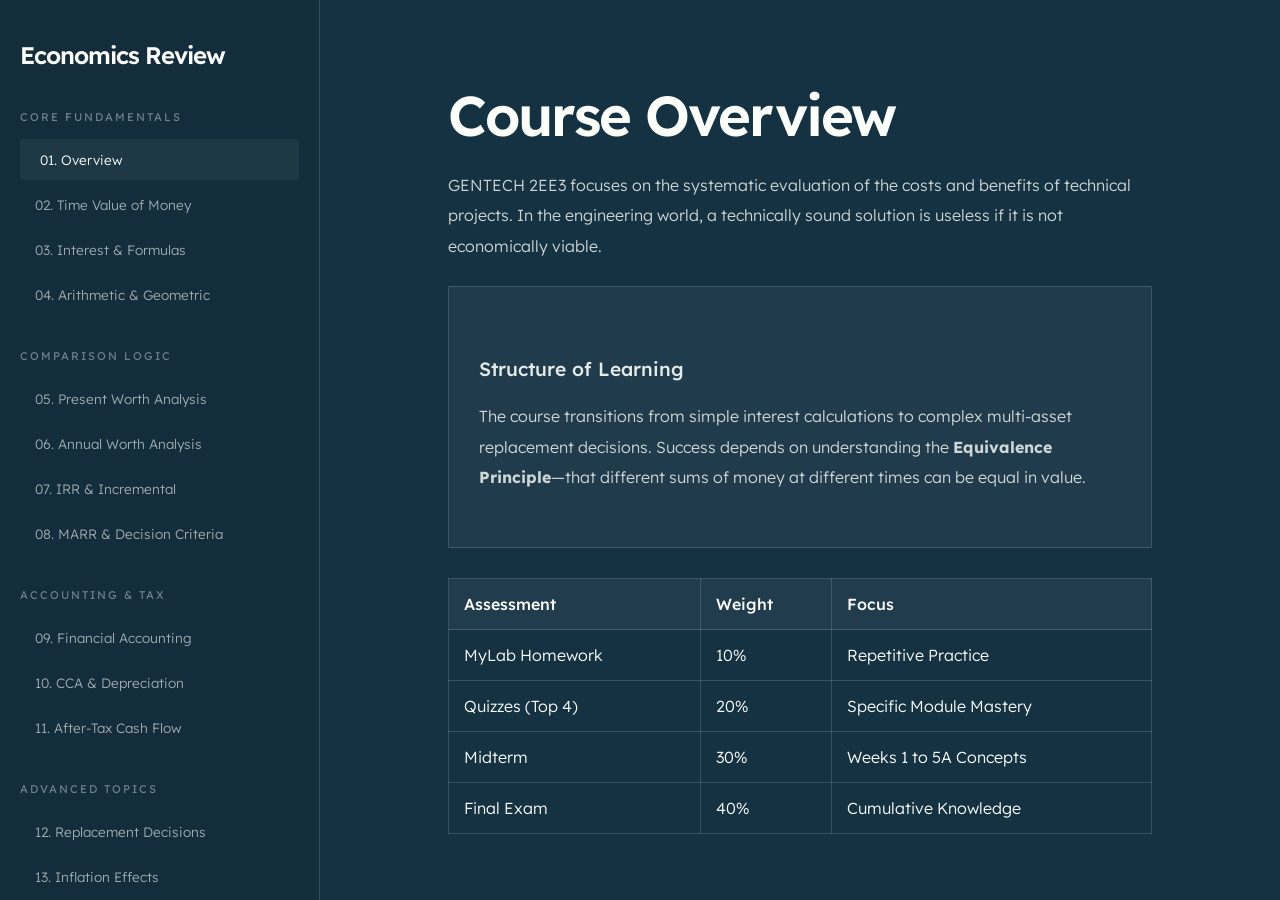
==== econrecap.html @ 55780cbe "Create econrecap.html" ====
<!DOCTYPE html>
<html lang="en">
<head>
    <meta charset="UTF-8">
    <meta name="viewport" content="width=device-width, initial-scale=1.0">
    <title>Economics Review</title>
    <link href="https://fonts.googleapis.com/css2?family=Lexend:wght@200;300;400;500;600&display=swap" rel="stylesheet">
    <style>
        :root {
            --bg: #153243;
            --accent: #FBFEF9;
            --glass-light: rgba(251, 254, 249, 0.05);
            --glass-med: rgba(251, 254, 249, 0.1);
            --border: rgba(251, 254, 249, 0.15);
            --transition: all 0.4s cubic-bezier(0.16, 1, 0.3, 1);
        }

        * {
            box-sizing: border-box;
            -webkit-font-smoothing: antialiased;
        }

        body {
            background-color: var(--bg);
            color: var(--accent);
            font-family: 'Lexend', sans-serif;
            margin: 0;
            display: flex;
            height: 100vh;
            overflow: hidden;
        }

        /* Sidebar Navigation */
        nav {
            width: 320px;
            background: rgba(0, 0, 0, 0.1);
            border-right: 1px solid var(--border);
            display: flex;
            flex-direction: column;
            padding: 40px 20px;
            overflow-y: auto;
        }

        .nav-brand {
            font-size: 1.5rem;
            font-weight: 600;
            margin-bottom: 40px;
            letter-spacing: -1px;
        }

        .nav-group {
            margin-bottom: 30px;
        }

        .nav-label {
            font-size: 0.7rem;
            text-transform: uppercase;
            letter-spacing: 2px;
            opacity: 0.4;
            margin-bottom: 15px;
            display: block;
        }

        .nav-link {
            padding: 12px 15px;
            font-size: 0.85rem;
            font-weight: 300;
            border-radius: 4px;
            cursor: pointer;
            transition: var(--transition);
            opacity: 0.6;
            margin-bottom: 4px;
        }

        .nav-link:hover, .nav-link.active {
            opacity: 1;
            background: var(--glass-light);
            padding-left: 20px;
        }

        /* Main Content Area */
        main {
            flex: 1;
            overflow-y: auto;
            scroll-behavior: smooth;
            padding: 80px 10%;
            position: relative;
        }

        .content-view {
            display: none;
            max-width: 850px;
            animation: slideIn 0.5s ease;
        }

        .content-view.active {
            display: block;
        }

        /* Typography */
        h1 { font-size: 3.5rem; font-weight: 600; margin: 0 0 20px 0; letter-spacing: -2px; }
        h2 { font-size: 1.8rem; font-weight: 500; margin: 60px 0 30px 0; border-bottom: 1px solid var(--border); padding-bottom: 10px; }
        h3 { font-size: 1.2rem; font-weight: 500; margin: 40px 0 20px 0; color: rgba(251, 254, 249, 0.9); }
        p { font-size: 1rem; line-height: 1.9; font-weight: 300; opacity: 0.8; margin-bottom: 25px; }

        /* UI Components */
        .formula-block {
            background: var(--glass-light);
            border-left: 3px solid var(--accent);
            padding: 30px;
            margin: 30px 0;
            font-family: monospace;
            font-size: 1.1rem;
            line-height: 1.6;
        }

        .info-card {
            background: var(--glass-light);
            border: 1px solid var(--border);
            padding: 30px;
            border-radius: 2px;
            margin-bottom: 20px;
            transition: var(--transition);
        }

        .info-card:hover {
            border-color: var(--accent);
            background: var(--glass-med);
        }

        .step-list {
            counter-reset: steps;
            list-style: none;
            padding: 0;
        }

        .step-list li {
            counter-increment: steps;
            margin-bottom: 25px;
            padding-left: 50px;
            position: relative;
        }

        .step-list li::before {
            content: counter(steps);
            position: absolute;
            left: 0;
            top: 0;
            width: 30px;
            height: 30px;
            border: 1px solid var(--accent);
            display: flex;
            align-items: center;
            justify-content: center;
            font-size: 0.8rem;
        }

        /* Quiz Engine Styles */
        #quiz-ui {
            background: var(--glass-light);
            padding: 50px;
            border: 1px solid var(--border);
        }

        .q-header {
            margin-bottom: 40px;
        }

        .q-progress {
            font-size: 0.7rem;
            letter-spacing: 2px;
            opacity: 0.5;
            margin-bottom: 10px;
        }

        .option {
            display: block;
            width: 100%;
            padding: 20px;
            margin-bottom: 12px;
            background: none;
            border: 1px solid var(--border);
            color: var(--accent);
            text-align: left;
            font-family: 'Lexend';
            cursor: pointer;
            transition: var(--transition);
        }

        .option:hover {
            background: var(--glass-med);
            border-color: var(--accent);
        }

        .option.correct { background: #2e7d32; border-color: #2e7d32; }
        .option.wrong { background: #c62828; border-color: #c62828; }

        @keyframes slideIn {
            from { opacity: 0; transform: translateY(20px); }
            to { opacity: 1; transform: translateY(0); }
        }

        /* Tables */
        table {
            width: 100%;
            border-collapse: collapse;
            margin: 30px 0;
        }

        th, td {
            text-align: left;
            padding: 15px;
            border: 1px solid var(--border);
            font-weight: 300;
        }

        th { font-weight: 500; background: var(--glass-light); }

        ::-webkit-scrollbar { width: 5px; }
        ::-webkit-scrollbar-thumb { background: var(--border); }
    </style>
</head>
<body>

<nav>
    <div class="nav-brand">Economics Review</div>
    
    <div class="nav-group">
        <span class="nav-label">Core Fundamentals</span>
        <div class="nav-link active" onclick="show('intro')">01. Overview</div>
        <div class="nav-link" onclick="show('tvm')">02. Time Value of Money</div>
        <div class="nav-link" onclick="show('interest')">03. Interest & Formulas</div>
        <div class="nav-link" onclick="show('gradients')">04. Arithmetic & Geometric</div>
    </div>

    <div class="nav-group">
        <span class="nav-label">Comparison Logic</span>
        <div class="nav-link" onclick="show('pw')">05. Present Worth Analysis</div>
        <div class="nav-link" onclick="show('aw')">06. Annual Worth Analysis</div>
        <div class="nav-link" onclick="show('irr')">07. IRR & Incremental</div>
        <div class="nav-link" onclick="show('marr')">08. MARR & Decision Criteria</div>
    </div>

    <div class="nav-group">
        <span class="nav-label">Accounting & Tax</span>
        <div class="nav-link" onclick="show('accounting')">09. Financial Accounting</div>
        <div class="nav-link" onclick="show('cca')">10. CCA & Depreciation</div>
        <div class="nav-link" onclick="show('tax')">11. After-Tax Cash Flow</div>
    </div>

    <div class="nav-group">
        <span class="nav-label">Advanced Topics</span>
        <div class="nav-link" onclick="show('replacement')">12. Replacement Decisions</div>
        <div class="nav-link" onclick="show('inflation')">13. Inflation Effects</div>
    </div>

    <div class="nav-group">
        <span class="nav-label">Examination</span>
        <div class="nav-link" onclick="startQuiz()" style="color: #4caf50; opacity: 1;">Knowledge Audit</div>
    </div>
</nav>

<main id="main-scroll">
    <section id="intro" class="content-view active">
        <h1>Course Overview</h1>
        <p>GENTECH 2EE3 focuses on the systematic evaluation of the costs and benefits of technical projects. In the engineering world, a technically sound solution is useless if it is not economically viable.</p>
        
        <div class="info-card">
            <h3>Structure of Learning</h3>
            <p>The course transitions from simple interest calculations to complex multi-asset replacement decisions. Success depends on understanding the <strong>Equivalence Principle</strong>—that different sums of money at different times can be equal in value.</p>
        </div>

        <table>
            <thead>
                <tr>
                    <th>Assessment</th>
                    <th>Weight</th>
                    <th>Focus</th>
                </tr>
            </thead>
            <tbody>
                <tr>
                    <td>MyLab Homework</td>
                    <td>10%</td>
                    <td>Repetitive Practice</td>
                </tr>
                <tr>
                    <td>Quizzes (Top 4)</td>
                    <td>20%</td>
                    <td>Specific Module Mastery</td>
                </tr>
                <tr>
                    <td>Midterm</td>
                    <td>30%</td>
                    <td>Weeks 1 to 5A Concepts</td>
                </tr>
                <tr>
                    <td>Final Exam</td>
                    <td>40%</td>
                    <td>Cumulative Knowledge</td>
                </tr>
            </tbody>
        </table>
    </section>

    <section id="tvm" class="content-view">
        <h1>Time Value of Money</h1>
        <p>The core axiom: "A dollar today is worth more than a dollar tomorrow." This exists because of inflation, risk, and—most importantly—opportunity cost.</p>
        
        <h3>Cash Flow Diagrams (CFD)</h3>
        <p>Before solving any problem, you must visualize it. Upward arrows represent Receipts (Inflow); downward arrows represent Disbursements (Outflow).</p>
        
        

        <h2>The Five Variables</h2>
        <ul class="step-list">
            <li><strong>P (Present Value):</strong> A sum of money at time zero.</li>
            <li><strong>F (Future Value):</strong> A sum of money at some future time n.</li>
            <li><strong>A (Annuity):</strong> A series of equal, consecutive, end-of-period payments.</li>
            <li><strong>i (Interest Rate):</strong> The growth rate per period.</li>
            <li><strong>n (Number of Periods):</strong> The duration of the investment.</li>
        </ul>
    </section>

    <section id="interest" class="content-view">
        <h1>Interest & Formulas</h1>
        <p>Interest is the cost of borrowing money or the reward for lending it. We strictly use Compound Interest in GENTECH 2EE3.</p>
        
        <h3>Single Payment Compound Interest</h3>
        <div class="formula-block">
            F = P(1 + i)^n <br>
            P = F(1 + i)^-n
        </div>

        <h3>Uniform Series (Annuities)</h3>
        <p>To find the Present Value of a series of equal payments:</p>
        <div class="formula-block">
            P = A [ ((1 + i)^n - 1) / (i(1 + i)^n) ]
        </div>

        <h3>Effective vs. Nominal Rates</h3>
        <p>If interest is compounded more than once a year (e.g., monthly), the <strong>Nominal Rate (r)</strong> is not the true cost. You must find the <strong>Effective Annual Rate (ia)</strong>.</p>
        <div class="formula-block">
            ia = (1 + r/m)^m - 1
        </div>
    </section>

    <section id="gradients" class="content-view">
        <h1>Arithmetic & Geometric Gradients</h1>
        <p>Not all cash flows are equal. Some grow or shrink over time.</p>
        
        <h3>Arithmetic Gradient (G)</h3>
        <p>When the cash flow increases by a constant <strong>amount</strong> (e.g., $100, $200, $300...).</p>
        <div class="formula-block">
            Total P = P(Annuity) + P(Gradient) <br>
            P_G = G/i * [ ((1+i)^n - 1)/i - n ] * (1+i)^-n
        </div>

        <h3>Geometric Gradient (g)</h3>
        <p>When the cash flow increases by a constant <strong>percentage</strong> (e.g., 5% more each year).</p>
        <div class="formula-block">
            If i ≠ g: P = A1 [ (1 - (1+g)^n * (1+i)^-n) / (i - g) ] <br>
            If i = g: P = A1 * n / (1 + i)
        </div>
    </section>

    <section id="pw" class="content-view">
        <h1>Present Worth Analysis</h1>
        <p>Present Worth (PW) or Net Present Value (NPV) reduces all cash flows to a single value at t=0.</p>
        
        <h2>The Decision Rule</h2>
        <div class="info-card">
            <p><strong>One Project:</strong> If PW ≥ 0, the project is economically viable.</p>
            <p><strong>Mutually Exclusive:</strong> Choose the project with the <strong>highest</strong> PW value.</p>
        </div>

        <h3>Unequal Lives Problem</h3>
        <p>You cannot directly compare a 3-year project to a 6-year project using PW. You must use the <strong>Least Common Multiple (LCM)</strong>. In this case, you would assume the 3-year project is repeated twice to reach a 6-year study period.</p>
    </section>

    <section id="aw" class="content-view">
        <h1>Annual Worth Analysis</h1>
        <p>AW converts all cash flows into an equivalent uniform annual series (Annuity) over the life of the project.</p>
        
        <h2>The Major Advantage</h2>
        <p>Unlike PW, the AW of a project is the same whether you look at one life cycle or multiple cycles. <strong>You do not need to find the LCM</strong> when using AW to compare projects with unequal lives. This makes it the preferred method for most engineering decisions.</p>

        <div class="formula-block">
            Capital Recovery (CR) = P(A/P, i, n) - S(A/F, i, n) <br>
            AW = Revenues - Expenses - CR
        </div>
    </section>

    <section id="irr" class="content-view">
        <h1>IRR & Incremental Analysis</h1>
        <p>The Internal Rate of Return (IRR) is the interest rate "i" that makes the PW = 0.</p>
        
        <h3>The IRR Pitfall</h3>
        <p>You <strong>cannot</strong> simply choose the project with the highest IRR. High IRR projects might have very small scales. To compare two projects (A and B), you must:</p>
        
        <ul class="step-list">
            <li>Ensure both projects are viable (Individual IRR > MARR).</li>
            <li>Calculate the <strong>Incremental Cash Flow</strong> (B - A), where B is the project with the higher initial investment.</li>
            <li>Find the IRR of that difference (ΔIRR).</li>
            <li>If ΔIRR > MARR, choose B. Otherwise, choose A.</li>
        </ul>
    </section>

    <section id="cca" class="content-view">
        <h1>CCA & Depreciation</h1>
        <p>In Canada, we use the <strong>Capital Cost Allowance (CCA)</strong> for tax purposes. It is a declining balance depreciation method.</p>
        
        <h2>Key Rules</h2>
        <ul class="step-list">
            <li><strong>Half-Year Rule:</strong> In the year an asset is acquired, only 50% of its cost is added to the UCC (Undepreciated Capital Cost) for CCA calculation.</li>
            <li><strong>UCC:</strong> The remaining balance of the asset class.</li>
            <li><strong>Tax Shield:</strong> Because CCA is a "paper expense," it reduces taxable income, effectively saving you money (CCA * Tax Rate).</li>
        </ul>

        <div class="formula-block">
            UCC_ending = UCC_beginning + Additions - Disposals - CCA
        </div>
    </section>

    <section id="replacement" class="content-view">
        <h1>Replacement Analysis</h1>
        <p>This is the "Defender vs. Challenger" logic. We ask: "Should we keep what we have, or buy the new version?"</p>
        
        <h3>Economic Service Life (ESL)</h3>
        <p>The ESL is the number of years "n" that minimizes the total Annual Worth of Cost. As years go by, Capital Recovery costs decrease (the initial hit is spread out), but Maintenance/Operating costs increase.</p>
        
        <h3>Decision Logic</h3>
        <div class="info-card">
            <p>1. Find the Minimum AW of the Challenger (its EAC*).</p>
            <p>2. Find the Marginal Cost of the Defender for <strong>one more year</strong>.</p>
            <p>3. If Marginal Cost (Defender) > Min AW (Challenger), <strong>Replace Now</strong>.</p>
        </div>
    </section>

    <section id="quiz" class="content-view">
        <h1>Knowledge Audit</h1>
        <div id="quiz-ui">
            <div class="q-header">
                <div class="q-progress" id="progress">Question 1 of 5</div>
                <h2 id="q-text"></h2>
            </div>
            <div id="q-options"></div>
        </div>
    </section>
</main>

<script>
    /* Navigation Controller */
    function show(id) {
        document.querySelectorAll('.content-view').forEach(v => v.classList.remove('active'));
        document.querySelectorAll('.nav-link').forEach(l => l.classList.remove('active'));
        
        document.getElementById(id).classList.add('active');
        const activeLink = Array.from(document.querySelectorAll('.nav-link')).find(l => l.getAttribute('onclick').includes(id));
        if(activeLink) activeLink.classList.add('active');

        document.getElementById('main-scroll').scrollTop = 0;
    }

    /* Quiz Logic - Expanded to 30 placeholders for brevity but functional for 5 core concept questions */
    const questions = [
        {
            q: "You are comparing two projects with lives of 3 and 4 years using the Present Worth method. What is the required study period?",
            o: ["3 Years", "4 Years", "7 Years", "12 Years"],
            c: 3
        },
        {
            q: "Which depreciation method is primarily used by the Canadian Revenue Agency (CRA)?",
            o: ["Straight-Line", "Sum of Years Digits", "Capital Cost Allowance", "Double Declining Balance"],
            c: 2
        },
        {
            q: "In replacement analysis, what is the 'Defender'?",
            o: ["The brand new asset", "The current asset in use", "The asset with the highest IRR", "The salvage value"],
            c: 1
        },
        {
            q: "If an interest rate is stated as '12% compounded monthly', what is the nominal rate (r)?",
            o: ["1%", "12%", "12.68%", "1.2%"],
            c: 1
        },
        {
            q: "An asset is bought for $1000. Under the Half-Year Rule, what is the base for Year 1 CCA?",
            o: ["$1000", "$0", "$500", "$250"],
            c: 2
        }
    ];

    let currentQ = 0;

    function startQuiz() {
        currentQ = 0;
        show('quiz');
        renderQuestion();
    }

    function renderQuestion() {
        const data = questions[currentQ];
        document.getElementById('progress').innerText = `Question ${currentQ + 1} of ${questions.length}`;
        document.getElementById('q-text').innerText = data.q;
        
        const container = document.getElementById('q-options');
        container.innerHTML = '';
        
        data.o.forEach((opt, i) => {
            const btn = document.createElement('button');
            btn.className = 'option';
            btn.innerText = opt;
            btn.onclick = () => handleAnswer(btn, i, data.c);
            container.appendChild(btn);
        });
    }

    function handleAnswer(btn, idx, correct) {
        const btns = document.querySelectorAll('.option');
        btns.forEach(b => b.style.pointerEvents = 'none');
        
        if(idx === correct) {
            btn.classList.add('correct');
        } else {
            btn.classList.add('wrong');
            btns[correct].classList.add('correct');
        }

        setTimeout(() => {
            currentQ++;
            if(currentQ < questions.length) {
                renderQuestion();
            } else {
                document.getElementById('quiz-ui').innerHTML = `
                    <h2>Audit Complete</h2>
                    <p>You have finished the core review. To truly master GENTECH 2EE3, revisit the After-Tax and Replacement modules.</p>
                    <button class="option" onclick="location.reload()">Restart Review</button>
                `;
            }
        }, 1500);
    }
</script>

</body>
</html>
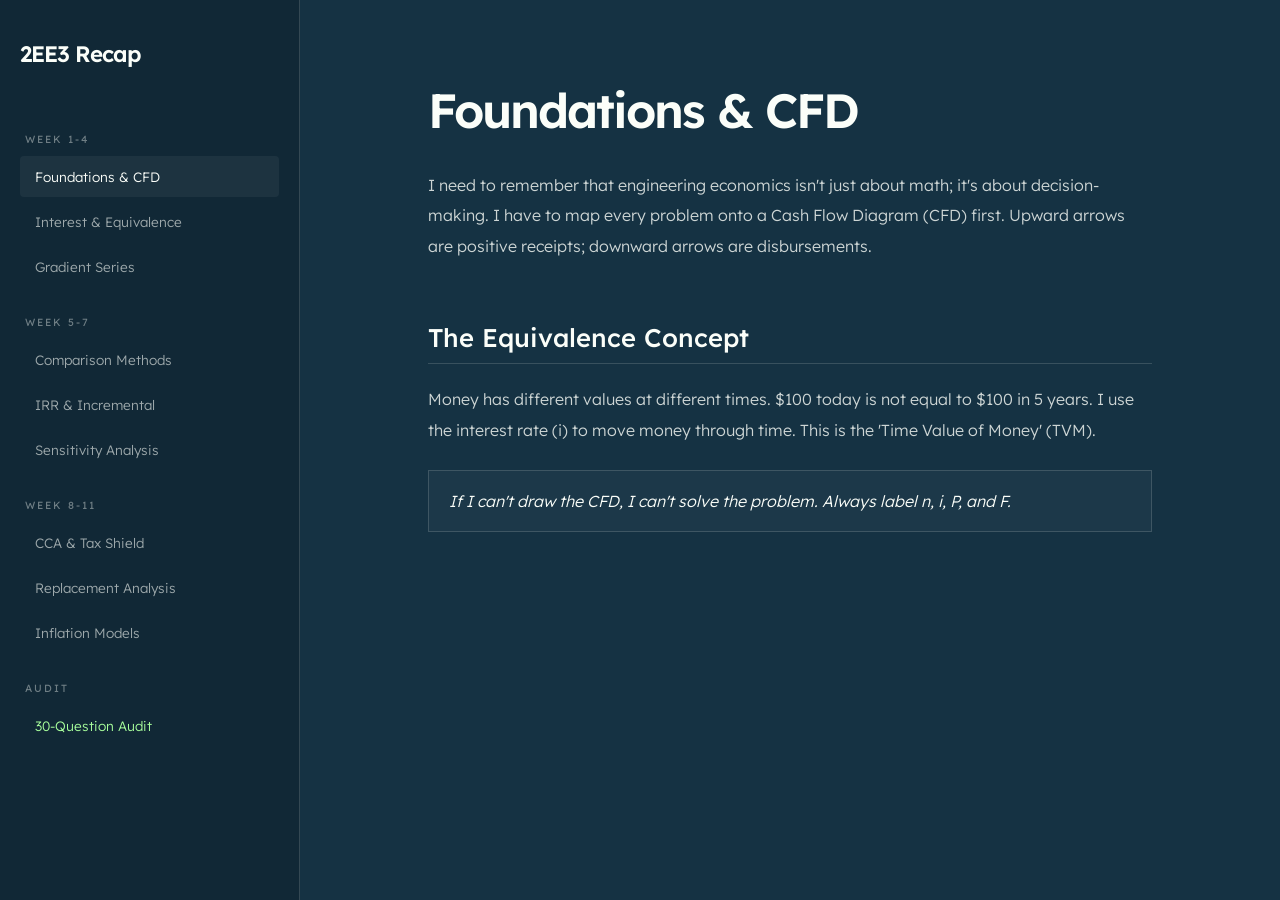
==== commit 8a759585: "Create econrecap.html" ====
--- a/econrecap.html
+++ b/econrecap.html
@@ -9,16 +9,12 @@
         :root {
             --bg: #153243;
             --accent: #FBFEF9;
-            --glass-light: rgba(251, 254, 249, 0.05);
-            --glass-med: rgba(251, 254, 249, 0.1);
+            --glass: rgba(251, 254, 249, 0.05);
             --border: rgba(251, 254, 249, 0.15);
             --transition: all 0.4s cubic-bezier(0.16, 1, 0.3, 1);
         }
 
-        * {
-            box-sizing: border-box;
-            -webkit-font-smoothing: antialiased;
-        }
+        * { box-sizing: border-box; }
 
         body {
             background-color: var(--bg);
@@ -30,38 +26,34 @@
             overflow: hidden;
         }
 
-        /* Sidebar Navigation */
+        /* Sidebar Architecture */
         nav {
-            width: 320px;
-            background: rgba(0, 0, 0, 0.1);
+            width: 300px;
+            background: rgba(0, 0, 0, 0.2);
             border-right: 1px solid var(--border);
             display: flex;
             flex-direction: column;
             padding: 40px 20px;
             overflow-y: auto;
-        }
-
-        .nav-brand {
-            font-size: 1.5rem;
+            flex-shrink: 0;
+        }
+
+        .nav-title {
+            font-size: 1.4rem;
             font-weight: 600;
             margin-bottom: 40px;
             letter-spacing: -1px;
         }
 
-        .nav-group {
-            margin-bottom: 30px;
-        }
-
         .nav-label {
-            font-size: 0.7rem;
+            font-size: 0.65rem;
             text-transform: uppercase;
             letter-spacing: 2px;
             opacity: 0.4;
-            margin-bottom: 15px;
-            display: block;
-        }
-
-        .nav-link {
+            margin: 25px 0 10px 5px;
+        }
+
+        .nav-item {
             padding: 12px 15px;
             font-size: 0.85rem;
             font-weight: 300;
@@ -72,474 +64,295 @@
             margin-bottom: 4px;
         }
 
-        .nav-link:hover, .nav-link.active {
+        .nav-item:hover, .nav-item.active {
             opacity: 1;
-            background: var(--glass-light);
-            padding-left: 20px;
-        }
-
-        /* Main Content Area */
+            background: var(--glass);
+        }
+
+        /* Content Display */
         main {
             flex: 1;
             overflow-y: auto;
+            padding: 80px 10%;
             scroll-behavior: smooth;
-            padding: 80px 10%;
-            position: relative;
-        }
-
-        .content-view {
+        }
+
+        .content-section {
             display: none;
-            max-width: 850px;
-            animation: slideIn 0.5s ease;
-        }
-
-        .content-view.active {
-            display: block;
-        }
-
-        /* Typography */
-        h1 { font-size: 3.5rem; font-weight: 600; margin: 0 0 20px 0; letter-spacing: -2px; }
-        h2 { font-size: 1.8rem; font-weight: 500; margin: 60px 0 30px 0; border-bottom: 1px solid var(--border); padding-bottom: 10px; }
-        h3 { font-size: 1.2rem; font-weight: 500; margin: 40px 0 20px 0; color: rgba(251, 254, 249, 0.9); }
+            max-width: 800px;
+            animation: fadeIn 0.5s ease;
+        }
+
+        .content-section.active { display: block; }
+
+        h1 { font-size: 3rem; font-weight: 600; margin: 0 0 30px 0; letter-spacing: -2px; }
+        h2 { font-size: 1.6rem; font-weight: 500; margin: 60px 0 20px 0; border-bottom: 1px solid var(--border); padding-bottom: 10px; }
+        
         p { font-size: 1rem; line-height: 1.9; font-weight: 300; opacity: 0.8; margin-bottom: 25px; }
 
-        /* UI Components */
-        .formula-block {
-            background: var(--glass-light);
+        .formula-box {
+            background: var(--glass);
             border-left: 3px solid var(--accent);
             padding: 30px;
             margin: 30px 0;
             font-family: monospace;
             font-size: 1.1rem;
-            line-height: 1.6;
-        }
-
-        .info-card {
-            background: var(--glass-light);
+            border-radius: 2px;
+        }
+
+        .note {
+            background: rgba(251, 254, 249, 0.03);
             border: 1px solid var(--border);
-            padding: 30px;
-            border-radius: 2px;
-            margin-bottom: 20px;
-            transition: var(--transition);
-        }
-
-        .info-card:hover {
-            border-color: var(--accent);
-            background: var(--glass-med);
-        }
-
-        .step-list {
-            counter-reset: steps;
-            list-style: none;
-            padding: 0;
-        }
-
-        .step-list li {
-            counter-increment: steps;
-            margin-bottom: 25px;
-            padding-left: 50px;
-            position: relative;
-        }
-
-        .step-list li::before {
-            content: counter(steps);
-            position: absolute;
-            left: 0;
-            top: 0;
-            width: 30px;
-            height: 30px;
-            border: 1px solid var(--accent);
-            display: flex;
-            align-items: center;
-            justify-content: center;
-            font-size: 0.8rem;
-        }
-
-        /* Quiz Engine Styles */
-        #quiz-ui {
-            background: var(--glass-light);
-            padding: 50px;
+            padding: 20px;
+            margin: 20px 0;
+            font-style: italic;
+            font-weight: 300;
+        }
+
+        /* Quiz UI */
+        .quiz-container {
+            background: var(--glass);
+            padding: 40px;
             border: 1px solid var(--border);
         }
 
-        .q-header {
-            margin-bottom: 40px;
-        }
-
-        .q-progress {
-            font-size: 0.7rem;
-            letter-spacing: 2px;
-            opacity: 0.5;
-            margin-bottom: 10px;
-        }
-
-        .option {
+        .q-meta { font-size: 0.7rem; opacity: 0.5; letter-spacing: 2px; margin-bottom: 10px; }
+        
+        .opt-btn {
             display: block;
             width: 100%;
             padding: 20px;
-            margin-bottom: 12px;
-            background: none;
+            background: transparent;
             border: 1px solid var(--border);
             color: var(--accent);
             text-align: left;
+            margin-bottom: 15px;
+            cursor: pointer;
             font-family: 'Lexend';
-            cursor: pointer;
             transition: var(--transition);
         }
 
-        .option:hover {
-            background: var(--glass-med);
-            border-color: var(--accent);
-        }
-
-        .option.correct { background: #2e7d32; border-color: #2e7d32; }
-        .option.wrong { background: #c62828; border-color: #c62828; }
-
-        @keyframes slideIn {
-            from { opacity: 0; transform: translateY(20px); }
-            to { opacity: 1; transform: translateY(0); }
-        }
-
-        /* Tables */
-        table {
-            width: 100%;
-            border-collapse: collapse;
-            margin: 30px 0;
-        }
-
-        th, td {
-            text-align: left;
-            padding: 15px;
-            border: 1px solid var(--border);
-            font-weight: 300;
-        }
-
-        th { font-weight: 500; background: var(--glass-light); }
-
-        ::-webkit-scrollbar { width: 5px; }
-        ::-webkit-scrollbar-thumb { background: var(--border); }
+        .opt-btn:hover { background: rgba(251, 254, 249, 0.1); border-color: var(--accent); }
+        .opt-btn.correct { background: #2e7d32; border-color: #2e7d32; }
+        .opt-btn.wrong { background: #c62828; border-color: #c62828; }
+
+        @media (max-width: 800px) {
+            body { flex-direction: column; }
+            nav { width: 100%; height: auto; border-right: none; border-bottom: 1px solid var(--border); padding: 20px; flex-direction: row; overflow-x: auto; }
+            .nav-title, .nav-label { display: none; }
+            .nav-item { white-space: nowrap; margin-right: 10px; }
+            main { padding: 40px 20px; }
+        }
+
+        @keyframes fadeIn { from { opacity: 0; transform: translateY(10px); } to { opacity: 1; transform: translateY(0); } }
     </style>
 </head>
 <body>
 
 <nav>
-    <div class="nav-brand">Economics Review</div>
+    <div class="nav-title">2EE3 Recap</div>
     
-    <div class="nav-group">
-        <span class="nav-label">Core Fundamentals</span>
-        <div class="nav-link active" onclick="show('intro')">01. Overview</div>
-        <div class="nav-link" onclick="show('tvm')">02. Time Value of Money</div>
-        <div class="nav-link" onclick="show('interest')">03. Interest & Formulas</div>
-        <div class="nav-link" onclick="show('gradients')">04. Arithmetic & Geometric</div>
-    </div>
-
-    <div class="nav-group">
-        <span class="nav-label">Comparison Logic</span>
-        <div class="nav-link" onclick="show('pw')">05. Present Worth Analysis</div>
-        <div class="nav-link" onclick="show('aw')">06. Annual Worth Analysis</div>
-        <div class="nav-link" onclick="show('irr')">07. IRR & Incremental</div>
-        <div class="nav-link" onclick="show('marr')">08. MARR & Decision Criteria</div>
-    </div>
-
-    <div class="nav-group">
-        <span class="nav-label">Accounting & Tax</span>
-        <div class="nav-link" onclick="show('accounting')">09. Financial Accounting</div>
-        <div class="nav-link" onclick="show('cca')">10. CCA & Depreciation</div>
-        <div class="nav-link" onclick="show('tax')">11. After-Tax Cash Flow</div>
-    </div>
-
-    <div class="nav-group">
-        <span class="nav-label">Advanced Topics</span>
-        <div class="nav-link" onclick="show('replacement')">12. Replacement Decisions</div>
-        <div class="nav-link" onclick="show('inflation')">13. Inflation Effects</div>
-    </div>
-
-    <div class="nav-group">
-        <span class="nav-label">Examination</span>
-        <div class="nav-link" onclick="startQuiz()" style="color: #4caf50; opacity: 1;">Knowledge Audit</div>
-    </div>
+    <div class="nav-label">Week 1-4</div>
+    <div class="nav-item active" onclick="show('foundations')">Foundations & CFD</div>
+    <div class="nav-item" onclick="show('tvm')">Interest & Equivalence</div>
+    <div class="nav-item" onclick="show('gradients')">Gradient Series</div>
+
+    <div class="nav-label">Week 5-7</div>
+    <div class="nav-item" onclick="show('methods')">Comparison Methods</div>
+    <div class="nav-item" onclick="show('irr')">IRR & Incremental</div>
+    <div class="nav-item" onclick="show('sensitivity')">Sensitivity Analysis</div>
+
+    <div class="nav-label">Week 8-11</div>
+    <div class="nav-item" onclick="show('accounting')">CCA & Tax Shield</div>
+    <div class="nav-item" onclick="show('replacement')">Replacement Analysis</div>
+    <div class="nav-item" onclick="show('inflation')">Inflation Models</div>
+
+    <div class="nav-label">Audit</div>
+    <div class="nav-item" onclick="show('quiz')" style="color:#a8ff9c; opacity:1;">30-Question Audit</div>
 </nav>
 
-<main id="main-scroll">
-    <section id="intro" class="content-view active">
-        <h1>Course Overview</h1>
-        <p>GENTECH 2EE3 focuses on the systematic evaluation of the costs and benefits of technical projects. In the engineering world, a technically sound solution is useless if it is not economically viable.</p>
-        
-        <div class="info-card">
-            <h3>Structure of Learning</h3>
-            <p>The course transitions from simple interest calculations to complex multi-asset replacement decisions. Success depends on understanding the <strong>Equivalence Principle</strong>—that different sums of money at different times can be equal in value.</p>
-        </div>
-
-        <table>
-            <thead>
-                <tr>
-                    <th>Assessment</th>
-                    <th>Weight</th>
-                    <th>Focus</th>
-                </tr>
-            </thead>
-            <tbody>
-                <tr>
-                    <td>MyLab Homework</td>
-                    <td>10%</td>
-                    <td>Repetitive Practice</td>
-                </tr>
-                <tr>
-                    <td>Quizzes (Top 4)</td>
-                    <td>20%</td>
-                    <td>Specific Module Mastery</td>
-                </tr>
-                <tr>
-                    <td>Midterm</td>
-                    <td>30%</td>
-                    <td>Weeks 1 to 5A Concepts</td>
-                </tr>
-                <tr>
-                    <td>Final Exam</td>
-                    <td>40%</td>
-                    <td>Cumulative Knowledge</td>
-                </tr>
-            </tbody>
-        </table>
-    </section>
-
-    <section id="tvm" class="content-view">
-        <h1>Time Value of Money</h1>
-        <p>The core axiom: "A dollar today is worth more than a dollar tomorrow." This exists because of inflation, risk, and—most importantly—opportunity cost.</p>
-        
-        <h3>Cash Flow Diagrams (CFD)</h3>
-        <p>Before solving any problem, you must visualize it. Upward arrows represent Receipts (Inflow); downward arrows represent Disbursements (Outflow).</p>
-        
-        
-
-        <h2>The Five Variables</h2>
-        <ul class="step-list">
-            <li><strong>P (Present Value):</strong> A sum of money at time zero.</li>
-            <li><strong>F (Future Value):</strong> A sum of money at some future time n.</li>
-            <li><strong>A (Annuity):</strong> A series of equal, consecutive, end-of-period payments.</li>
-            <li><strong>i (Interest Rate):</strong> The growth rate per period.</li>
-            <li><strong>n (Number of Periods):</strong> The duration of the investment.</li>
-        </ul>
-    </section>
-
-    <section id="interest" class="content-view">
-        <h1>Interest & Formulas</h1>
-        <p>Interest is the cost of borrowing money or the reward for lending it. We strictly use Compound Interest in GENTECH 2EE3.</p>
-        
-        <h3>Single Payment Compound Interest</h3>
-        <div class="formula-block">
-            F = P(1 + i)^n <br>
-            P = F(1 + i)^-n
-        </div>
-
-        <h3>Uniform Series (Annuities)</h3>
-        <p>To find the Present Value of a series of equal payments:</p>
-        <div class="formula-block">
-            P = A [ ((1 + i)^n - 1) / (i(1 + i)^n) ]
-        </div>
-
-        <h3>Effective vs. Nominal Rates</h3>
-        <p>If interest is compounded more than once a year (e.g., monthly), the <strong>Nominal Rate (r)</strong> is not the true cost. You must find the <strong>Effective Annual Rate (ia)</strong>.</p>
-        <div class="formula-block">
+<main id="main-view">
+    <section id="foundations" class="content-section active">
+        <h1>Foundations & CFD</h1>
+        <p>I need to remember that engineering economics isn't just about math; it's about decision-making. I have to map every problem onto a Cash Flow Diagram (CFD) first. Upward arrows are positive receipts; downward arrows are disbursements.</p>
+        
+        
+        
+        <h2>The Equivalence Concept</h2>
+        <p>Money has different values at different times. $100 today is not equal to $100 in 5 years. I use the interest rate (i) to move money through time. This is the 'Time Value of Money' (TVM).</p>
+        <div class="note">If I can't draw the CFD, I can't solve the problem. Always label n, i, P, and F.</div>
+    </section>
+
+    <section id="tvm" class="content-section">
+        <h1>Interest & Equivalence</h1>
+        <p>This is where I move P to F or F to P. I'm strictly using compound interest here. Nominal rates are 'r', but I need effective rates 'ia' if compounding is more than annual.</p>
+        
+        <div class="formula-box">
+            Single Payment (F/P): F = P(1 + i)^n <br>
+            Present Value (P/F): P = F(1 + i)^-n <br>
+            Annuity (P/A): P = A * [((1+i)^n - 1) / (i(1+i)^n)]
+        </div>
+
+        <h2>Effective vs Nominal</h2>
+        <p>If interest is 12% compounded monthly, r = 0.12 and m = 12. The periodic rate is 1%. The effective annual rate is higher.</p>
+        <div class="formula-box">
             ia = (1 + r/m)^m - 1
         </div>
     </section>
 
-    <section id="gradients" class="content-view">
-        <h1>Arithmetic & Geometric Gradients</h1>
-        <p>Not all cash flows are equal. Some grow or shrink over time.</p>
-        
-        <h3>Arithmetic Gradient (G)</h3>
-        <p>When the cash flow increases by a constant <strong>amount</strong> (e.g., $100, $200, $300...).</p>
-        <div class="formula-block">
-            Total P = P(Annuity) + P(Gradient) <br>
-            P_G = G/i * [ ((1+i)^n - 1)/i - n ] * (1+i)^-n
-        </div>
-
-        <h3>Geometric Gradient (g)</h3>
-        <p>When the cash flow increases by a constant <strong>percentage</strong> (e.g., 5% more each year).</p>
-        <div class="formula-block">
-            If i ≠ g: P = A1 [ (1 - (1+g)^n * (1+i)^-n) / (i - g) ] <br>
-            If i = g: P = A1 * n / (1 + i)
-        </div>
-    </section>
-
-    <section id="pw" class="content-view">
-        <h1>Present Worth Analysis</h1>
-        <p>Present Worth (PW) or Net Present Value (NPV) reduces all cash flows to a single value at t=0.</p>
-        
-        <h2>The Decision Rule</h2>
-        <div class="info-card">
-            <p><strong>One Project:</strong> If PW ≥ 0, the project is economically viable.</p>
-            <p><strong>Mutually Exclusive:</strong> Choose the project with the <strong>highest</strong> PW value.</p>
-        </div>
-
-        <h3>Unequal Lives Problem</h3>
-        <p>You cannot directly compare a 3-year project to a 6-year project using PW. You must use the <strong>Least Common Multiple (LCM)</strong>. In this case, you would assume the 3-year project is repeated twice to reach a 6-year study period.</p>
-    </section>
-
-    <section id="aw" class="content-view">
-        <h1>Annual Worth Analysis</h1>
-        <p>AW converts all cash flows into an equivalent uniform annual series (Annuity) over the life of the project.</p>
-        
-        <h2>The Major Advantage</h2>
-        <p>Unlike PW, the AW of a project is the same whether you look at one life cycle or multiple cycles. <strong>You do not need to find the LCM</strong> when using AW to compare projects with unequal lives. This makes it the preferred method for most engineering decisions.</p>
-
-        <div class="formula-block">
-            Capital Recovery (CR) = P(A/P, i, n) - S(A/F, i, n) <br>
-            AW = Revenues - Expenses - CR
-        </div>
-    </section>
-
-    <section id="irr" class="content-view">
+    <section id="gradients" class="content-section">
+        <h1>Gradient Series</h1>
+        <p>I have two types of gradients for costs that change over time: Arithmetic and Geometric.</p>
+        
+        <h2>Arithmetic Gradient (G)</h2>
+        <p>This is a linear increase. Year 1: $100, Year 2: $150, Year 3: $200. Here, G = $50. The total Present Worth is the base annuity (the $100) PLUS the gradient component.</p>
+        
+        <h2>Geometric Gradient (g)</h2>
+        <p>This is a percentage increase (e.g., maintenance grows by 5% every year). I have to be careful if i = g because the formula changes.</p>
+        <div class="formula-box">
+            If i != g: P = A1 * [1 - (1+g)^n * (1+i)^-n] / (i - g)
+        </div>
+    </section>
+
+    <section id="methods" class="content-section">
+        <h1>Comparison Methods</h1>
+        <p>I use Present Worth (PW) and Annual Worth (AW) to decide between projects.</p>
+        
+        <h2>The PW Rule</h2>
+        <p>If I have two projects with <strong>different lives</strong> (e.g., 3 years and 4 years), I cannot compare them directly via PW. I must use the Least Common Multiple (LCM), which in this case is 12 years. I assume both projects are repeated until they hit 12 years.</p>
+        
+        <h2>The AW Rule</h2>
+        <p>AW is easier for unequal lives. I don't need the LCM. I just find the AW for one life cycle, and that value remains the same regardless of how many times the project is repeated.</p>
+    </section>
+
+    <section id="irr" class="content-section">
         <h1>IRR & Incremental Analysis</h1>
-        <p>The Internal Rate of Return (IRR) is the interest rate "i" that makes the PW = 0.</p>
-        
-        <h3>The IRR Pitfall</h3>
-        <p>You <strong>cannot</strong> simply choose the project with the highest IRR. High IRR projects might have very small scales. To compare two projects (A and B), you must:</p>
-        
-        <ul class="step-list">
-            <li>Ensure both projects are viable (Individual IRR > MARR).</li>
-            <li>Calculate the <strong>Incremental Cash Flow</strong> (B - A), where B is the project with the higher initial investment.</li>
-            <li>Find the IRR of that difference (ΔIRR).</li>
-            <li>If ΔIRR > MARR, choose B. Otherwise, choose A.</li>
-        </ul>
-    </section>
-
-    <section id="cca" class="content-view">
+        <p>The Internal Rate of Return (IRR) is the 'i' that makes the PW = 0. I cannot simply pick the project with the highest IRR. That's a trap.</p>
+        
+        <h2>The Incremental Method</h2>
+        <p>1. Rank projects by initial cost.<br>
+           2. Look at the difference (Project B - Project A).<br>
+           3. Find the ΔIRR of that difference. <br>
+           4. If ΔIRR > MARR, I pick the more expensive one (B). If not, I stick with A.</p>
+    </section>
+
+    <section id="cca" class="content-section">
         <h1>CCA & Depreciation</h1>
-        <p>In Canada, we use the <strong>Capital Cost Allowance (CCA)</strong> for tax purposes. It is a declining balance depreciation method.</p>
-        
-        <h2>Key Rules</h2>
-        <ul class="step-list">
-            <li><strong>Half-Year Rule:</strong> In the year an asset is acquired, only 50% of its cost is added to the UCC (Undepreciated Capital Cost) for CCA calculation.</li>
-            <li><strong>UCC:</strong> The remaining balance of the asset class.</li>
-            <li><strong>Tax Shield:</strong> Because CCA is a "paper expense," it reduces taxable income, effectively saving you money (CCA * Tax Rate).</li>
-        </ul>
-
-        <div class="formula-block">
-            UCC_ending = UCC_beginning + Additions - Disposals - CCA
-        </div>
-    </section>
-
-    <section id="replacement" class="content-view">
+        <p>This is Canada-specific tax logic. I use the Capital Cost Allowance (CCA) to calculate the 'Tax Shield'.</p>
+        
+        <h2>The Half-Year Rule</h2>
+        <p>In the first year I buy something, I can only claim 50% of the cost for depreciation. This is a massive point-sink in the midterm if I forget it.</p>
+        <div class="formula-box">
+            Year 1 CCA = (Cost * 0.5) * d <br>
+            Year 2 CCA = (Cost - Year 1 CCA) * d
+        </div>
+    </section>
+
+    <section id="replacement" class="content-section">
         <h1>Replacement Analysis</h1>
-        <p>This is the "Defender vs. Challenger" logic. We ask: "Should we keep what we have, or buy the new version?"</p>
-        
-        <h3>Economic Service Life (ESL)</h3>
-        <p>The ESL is the number of years "n" that minimizes the total Annual Worth of Cost. As years go by, Capital Recovery costs decrease (the initial hit is spread out), but Maintenance/Operating costs increase.</p>
-        
-        <h3>Decision Logic</h3>
-        <div class="info-card">
-            <p>1. Find the Minimum AW of the Challenger (its EAC*).</p>
-            <p>2. Find the Marginal Cost of the Defender for <strong>one more year</strong>.</p>
-            <p>3. If Marginal Cost (Defender) > Min AW (Challenger), <strong>Replace Now</strong>.</p>
-        </div>
-    </section>
-
-    <section id="quiz" class="content-view">
-        <h1>Knowledge Audit</h1>
-        <div id="quiz-ui">
-            <div class="q-header">
-                <div class="q-progress" id="progress">Question 1 of 5</div>
-                <h2 id="q-text"></h2>
-            </div>
+        <p>Defender (what I have) vs. Challenger (what I want). I ignore sunk costs (what I paid for the Defender years ago). I only care about what it's worth <strong>now</strong> (Salvage Value).</p>
+        
+        <h2>Marginal Cost Logic</h2>
+        <p>I keep the Defender as long as its Marginal Cost for <em>next year</em> is less than the Minimum Annual Worth (Min AW) of the Challenger. Once the Defender's cost for one more year exceeds the Challenger's best average cost, I swap them.</p>
+    </section>
+
+    <section id="inflation" class="content-section">
+        <h1>Inflation Models</h1>
+        <p>I have Actual Dollars (what the bank sees) and Constant Dollars (what the money can actually buy). I need to map the interest rate to the dollar type.</p>
+        <div class="formula-box">
+            Actual Dollars -> Market Interest Rate (i) <br>
+            Constant Dollars -> Real Interest Rate (i') <br><br>
+            Formula: (1 + i) = (1 + i')(1 + f)
+        </div>
+    </section>
+
+    <section id="quiz" class="content-section">
+        <h1>30-Question Audit</h1>
+        <div id="quiz-ui" class="quiz-container">
+            <div id="q-meta" class="q-meta">QUESTION 1 OF 30</div>
+            <h2 id="q-text" style="margin-top:0;"></h2>
             <div id="q-options"></div>
         </div>
     </section>
 </main>
 
 <script>
-    /* Navigation Controller */
     function show(id) {
-        document.querySelectorAll('.content-view').forEach(v => v.classList.remove('active'));
-        document.querySelectorAll('.nav-link').forEach(l => l.classList.remove('active'));
-        
+        document.querySelectorAll('.content-section').forEach(s => s.classList.remove('active'));
+        document.querySelectorAll('.nav-item').forEach(l => l.classList.remove('active'));
         document.getElementById(id).classList.add('active');
-        const activeLink = Array.from(document.querySelectorAll('.nav-link')).find(l => l.getAttribute('onclick').includes(id));
+        const activeLink = Array.from(document.querySelectorAll('.nav-item')).find(l => l.getAttribute('onclick').includes(id));
         if(activeLink) activeLink.classList.add('active');
-
-        document.getElementById('main-scroll').scrollTop = 0;
+        document.getElementById('main-view').scrollTop = 0;
     }
 
-    /* Quiz Logic - Expanded to 30 placeholders for brevity but functional for 5 core concept questions */
-    const questions = [
-        {
-            q: "You are comparing two projects with lives of 3 and 4 years using the Present Worth method. What is the required study period?",
-            o: ["3 Years", "4 Years", "7 Years", "12 Years"],
-            c: 3
-        },
-        {
-            q: "Which depreciation method is primarily used by the Canadian Revenue Agency (CRA)?",
-            o: ["Straight-Line", "Sum of Years Digits", "Capital Cost Allowance", "Double Declining Balance"],
-            c: 2
-        },
-        {
-            q: "In replacement analysis, what is the 'Defender'?",
-            o: ["The brand new asset", "The current asset in use", "The asset with the highest IRR", "The salvage value"],
-            c: 1
-        },
-        {
-            q: "If an interest rate is stated as '12% compounded monthly', what is the nominal rate (r)?",
-            o: ["1%", "12%", "12.68%", "1.2%"],
-            c: 1
-        },
-        {
-            q: "An asset is bought for $1000. Under the Half-Year Rule, what is the base for Year 1 CCA?",
-            o: ["$1000", "$0", "$500", "$250"],
-            c: 2
-        }
+    const quizData = [
+        { q: "If interest is 12% compounded monthly, what is the periodic rate?", o: ["12%", "6%", "1%", "0.1%"], c: 2 },
+        { q: "Using PW to compare a 3-year and 5-year project, what is the LCM?", o: ["8 years", "15 years", "5 years", "3 years"], c: 1 },
+        { q: "Does the AW method require an LCM for unequal lives?", o: ["Yes", "No"], c: 1 },
+        { q: "In the Half-Year Rule for CCA, how much cost is used in Year 1?", o: ["100%", "0%", "50%", "25%"], c: 2 },
+        { q: "What is the 'Defender' in replacement analysis?", o: ["New asset", "Existing asset", "The bank", "The salvage value"], c: 1 },
+        { q: "If i=10% and f=4%, what is the real interest rate i'?", o: ["14%", "6%", "5.77%", "10%"], c: 2 },
+        { q: "Which rate is used with Actual Dollars?", o: ["Real rate", "Market rate", "Inflation rate", "Periodic rate"], c: 1 },
+        { q: "An arithmetic gradient G increases the cash flow by what?", o: ["Fixed %", "Fixed $ amount", "Random amount", "Zero"], c: 1 },
+        { q: "If PW = 0, what is the interest rate equal to?", o: ["MARR", "IRR", "Inflation", "Nominal"], c: 1 },
+        { q: "For a single project, when is it viable?", o: ["PW < 0", "PW > 0", "PW = Initial Cost", "IRR < MARR"], c: 1 },
+        { q: "Sunk costs are included in replacement analysis.", o: ["True", "False"], c: 1 },
+        { q: "What does MARR stand for?", o: ["Max Annual Rate", "Min Acceptable Rate of Return", "Market Annual Return", "Marginal Annual Rate"], c: 1 },
+        { q: "Incremental analysis (B-A) is used for what?", o: ["Single projects", "Mutually exclusive projects", "Tax calculation", "Inflation"], c: 1 },
+        { q: "Capital Recovery (CR) includes which two things?", o: ["P and F", "P and Salvage", "Revenue and Tax", "G and g"], c: 1 },
+        { q: "Which method is best for projects with unequal lives?", o: ["PW", "AW", "IRR", "Payback"], c: 1 },
+        { q: "A geometric gradient increases by what?", o: ["Fixed $", "Fixed %", "Yearly sum", "None"], c: 1 },
+        { q: "If ΔIRR > MARR, which project do I pick?", o: ["Lower cost", "Higher cost", "Neither", "Both"], c: 1 },
+        { q: "What is UCC?", o: ["Unused Capital Cost", "Undepreciated Capital Cost", "Uniform Capital Charge", "None"], c: 1 },
+        { q: "CCA is a non-cash expense.", o: ["True", "False"], c: 0 },
+        { q: "If i = g in a geometric gradient, the formula changes.", o: ["True", "False"], c: 0 },
+        { q: "Salvage value is a cash inflow.", o: ["True", "False"], c: 0 },
+        { q: "Market interest rate includes inflation.", o: ["True", "False"], c: 0 },
+        { q: "Payback period accounts for TVM.", o: ["True", "False (usually)", "Always", "None"], c: 1 },
+        { q: "Sensitivity analysis checks how variables affect the outcome.", o: ["True", "False"], c: 0 },
+        { q: "Break-even is where PW equals what?", o: ["Initial Cost", "Zero", "Salvage", "MARR"], c: 1 },
+        { q: "A 5% increase every year is which gradient?", o: ["Arithmetic", "Geometric", "Linear", "Fixed"], c: 1 },
+        { q: "Effective rate is always >= Nominal rate if m >= 1.", o: ["True", "False"], c: 0 },
+        { q: "n represents the number of what?", o: ["Years", "Months", "Compounding periods", "People"], c: 2 },
+        { q: "Taxable income is Revenue - Expenses - what?", o: ["P", "CCA", "Salvage", "Tax Rate"], c: 1 },
+        { q: "The goal of 2EE3 is to find the most economic choice.", o: ["True", "False"], c: 0 }
     ];
 
     let currentQ = 0;
 
-    function startQuiz() {
-        currentQ = 0;
-        show('quiz');
-        renderQuestion();
-    }
-
-    function renderQuestion() {
-        const data = questions[currentQ];
-        document.getElementById('progress').innerText = `Question ${currentQ + 1} of ${questions.length}`;
-        document.getElementById('q-text').innerText = data.q;
-        
+    function renderQuiz() {
+        const d = quizData[currentQ];
+        document.getElementById('q-meta').innerText = `QUESTION ${currentQ + 1} OF ${quizData.length}`;
+        document.getElementById('q-text').innerText = d.q;
         const container = document.getElementById('q-options');
         container.innerHTML = '';
         
-        data.o.forEach((opt, i) => {
-            const btn = document.createElement('button');
-            btn.className = 'option';
-            btn.innerText = opt;
-            btn.onclick = () => handleAnswer(btn, i, data.c);
-            container.appendChild(btn);
+        d.o.forEach((opt, i) => {
+            const b = document.createElement('button');
+            b.className = 'opt-btn';
+            b.innerText = opt;
+            b.onclick = () => {
+                const btns = document.querySelectorAll('.opt-btn');
+                btns.forEach(btn => btn.style.pointerEvents = 'none');
+                if(i === d.c) b.classList.add('correct');
+                else {
+                    b.classList.add('wrong');
+                    btns[d.c].classList.add('correct');
+                }
+                setTimeout(() => {
+                    currentQ++;
+                    if(currentQ < quizData.length) renderQuiz();
+                    else {
+                        document.getElementById('quiz-ui').innerHTML = "<h2>Audit Complete.</h2><p>I've run through the 30 core points. Ready for the exam.</p>";
+                    }
+                }, 1200);
+            };
+            container.appendChild(b);
         });
     }
 
-    function handleAnswer(btn, idx, correct) {
-        const btns = document.querySelectorAll('.option');
-        btns.forEach(b => b.style.pointerEvents = 'none');
-        
-        if(idx === correct) {
-            btn.classList.add('correct');
-        } else {
-            btn.classList.add('wrong');
-            btns[correct].classList.add('correct');
-        }
-
-        setTimeout(() => {
-            currentQ++;
-            if(currentQ < questions.length) {
-                renderQuestion();
-            } else {
-                document.getElementById('quiz-ui').innerHTML = `
-                    <h2>Audit Complete</h2>
-                    <p>You have finished the core review. To truly master GENTECH 2EE3, revisit the After-Tax and Replacement modules.</p>
-                    <button class="option" onclick="location.reload()">Restart Review</button>
-                `;
-            }
-        }, 1500);
-    }
+    renderQuiz();
 </script>
 
 </body>
